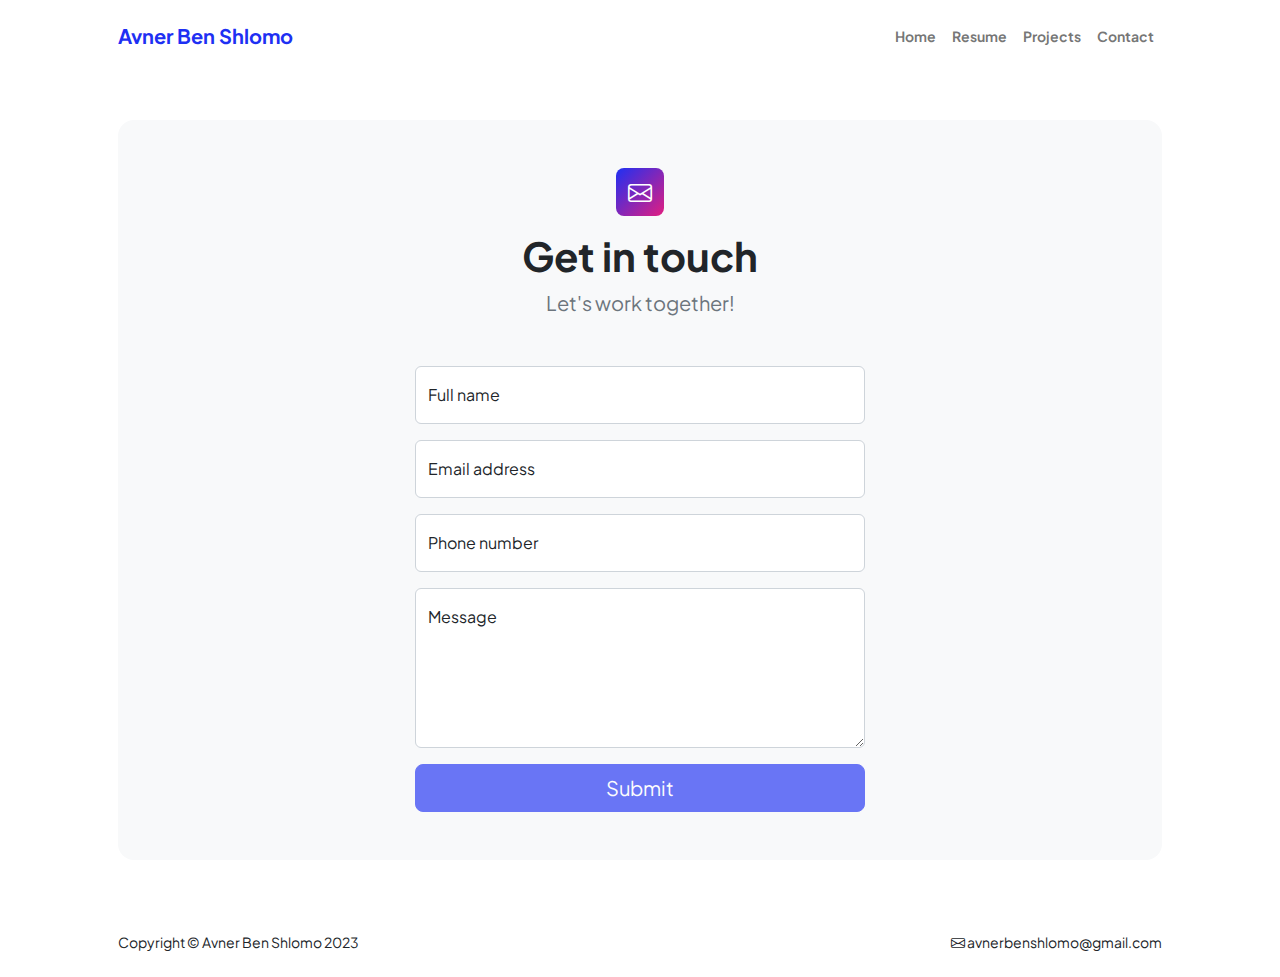
==== contact.html @ decf5005 "new repo" ====
<!DOCTYPE html>
<html lang="en">
    <head>
        <meta charset="utf-8" />
        <meta name="viewport" content="width=device-width, initial-scale=1, shrink-to-fit=no" />
        <meta name="description" content />
        <meta name="author" content />
        <title>Avner Ben Shlomo</title>
        <!-- Favicon-->
        <link rel="icon" type="image/x-icon" href="assets/favicon.ico" />
        <!-- Custom Google font-->
        <link rel="preconnect" href="https://fonts.googleapis.com" />
        <link rel="preconnect" href="https://fonts.gstatic.com" crossorigin />
        <link href="https://fonts.googleapis.com/css2?family=Plus+Jakarta+Sans:wght@100;200;300;400;500;600;700;800;900&amp;display=swap" rel="stylesheet" />
        <!-- Bootstrap icons-->
        <link href="https://cdn.jsdelivr.net/npm/bootstrap-icons@1.8.1/font/bootstrap-icons.css" rel="stylesheet" />
        <!-- Core theme CSS (includes Bootstrap)-->
        <link href="css/styles.css" rel="stylesheet" />
    </head>
    <body class="d-flex flex-column">
        <main class="flex-shrink-0">
            <!-- Navigation-->
            <nav class="navbar navbar-expand-lg navbar-light bg-white py-3">
                <div class="container px-5">
                    <a class="navbar-brand" href="index.html"><span class="fw-bolder text-primary">Avner Ben Shlomo</span></a>
                    <button class="navbar-toggler" type="button" data-bs-toggle="collapse" data-bs-target="#navbarSupportedContent" aria-controls="navbarSupportedContent" aria-expanded="false" aria-label="Toggle navigation"><span class="navbar-toggler-icon"></span></button>
                    <div class="collapse navbar-collapse" id="navbarSupportedContent">
                        <ul class="navbar-nav ms-auto mb-2 mb-lg-0 small fw-bolder">
                            <li class="nav-item"><a class="nav-link" href="index.html">Home</a></li>
                            <li class="nav-item"><a class="nav-link" href="resume.html">Resume</a></li>
                            <li class="nav-item"><a class="nav-link" href="projects.html">Projects</a></li>
                            <li class="nav-item"><a class="nav-link" href="contact.html">Contact</a></li>
                        </ul>
                    </div>
                </div>
            </nav>
            <!-- Page content-->
            <section class="py-5">
                <div class="container px-5">
                    <!-- Contact form-->
                    <div class="bg-light rounded-4 py-5 px-4 px-md-5">
                        <div class="text-center mb-5">
                            <div class="feature bg-primary bg-gradient-primary-to-secondary text-white rounded-3 mb-3"><i class="bi bi-envelope"></i></div>
                            <h1 class="fw-bolder">Get in touch</h1>
                            <p class="lead fw-normal text-muted mb-0">Let's work together!</p>
                        </div>
                        <div class="row gx-5 justify-content-center">
                            <div class="col-lg-8 col-xl-6">
                                <!-- * * * * * * * * * * * * * * *-->
                                <!-- * * SB Forms Contact Form * *-->
                                <!-- * * * * * * * * * * * * * * *-->
                                <!-- This form is pre-integrated with SB Forms.-->
                                <!-- To make this form functional, sign up at-->
                                <!-- https://startbootstrap.com/solution/contact-forms-->
                                <!-- to get an API token!-->
                                <form id="contactForm" action="send_email.php" method="post" data-sb-form-api-token="API_TOKEN">
                                
                                    <!-- Name input-->
                                    <div class="form-floating mb-3">
                                        <input class="form-control" id="name" type="text" placeholder="Enter your name..." data-sb-validations="required" />
                                        <label for="name">Full name</label>
                                        <div class="invalid-feedback" data-sb-feedback="name:required">A name is required.</div>
                                    </div>
                                    <!-- Email address input-->
                                    <div class="form-floating mb-3">
                                        <input class="form-control" id="email" type="email" placeholder="name@example.com" data-sb-validations="required,email" />
                                        <label for="email">Email address</label>
                                        <div class="invalid-feedback" data-sb-feedback="email:required">An email is required.</div>
                                        <div class="invalid-feedback" data-sb-feedback="email:email">Email is not valid.</div>
                                    </div>
                                    <!-- Phone number input-->
                                    <div class="form-floating mb-3">
                                        <input class="form-control" id="phone" type="tel" placeholder="(123) 456-7890" data-sb-validations="required" />
                                        <label for="phone">Phone number</label>
                                        <div class="invalid-feedback" data-sb-feedback="phone:required">A phone number is required.</div>
                                    </div>
                                    <!-- Message input-->
                                    <div class="form-floating mb-3">
                                        <textarea class="form-control" id="message" type="text" placeholder="Enter your message here..." style="height: 10rem" data-sb-validations="required"></textarea>
                                        <label for="message">Message</label>
                                        <div class="invalid-feedback" data-sb-feedback="message:required">A message is required.</div>
                                    </div>
                                    <!-- Submit success message-->
                                    <!---->
                                    <!-- This is what your users will see when the form-->
                                    <!-- has successfully submitted-->
                                    <div class="d-none" id="submitSuccessMessage">
                                        <div class="text-center mb-3">
                                            <div class="fw-bolder">Form submission successful!</div>
                                            
                                        </div>
                                    </div>
                                    <!-- Submit error message-->
                                    <!---->
                                    <!-- This is what your users will see when there is-->
                                    <!-- an error submitting the form-->
                                    <div class="d-none" id="submitErrorMessage"><div class="text-center text-danger mb-3">Error sending message!</div></div>
                                    <!-- Submit Button-->
                                    <div class="d-grid"><button class="btn btn-primary btn-lg disabled" id="submitButton" type="submit">Submit</button></div>
                                </form>
                            </div>
                        </div>
                    </div>
                </div>
            </section>
        </main>
        <!-- Footer-->
        <footer class="bg-white py-4 mt-auto">
            <div class="container px-5">
                <div class="row align-items-center justify-content-between flex-column flex-sm-row">
                    <div class="col-auto"><div class="small m-0">Copyright &copy; Avner Ben Shlomo 2023</div></div>
                    <div class="col-auto">
                        <div class="small"><i class="bi bi-envelope"></i> avnerbenshlomo@gmail.com</div></div>
                    </div>
                </div>
            </div>
        </footer>
        <!-- Bootstrap core JS-->
        <script src="https://cdn.jsdelivr.net/npm/bootstrap@5.2.3/dist/js/bootstrap.bundle.min.js"></script>
        <!-- Core theme JS-->
        <script src="js/scripts.js"></script>
        <script src="https://cdn.startbootstrap.com/sb-forms-latest.js"></script>
        <script>
            document.addEventListener("DOMContentLoaded", function () {
                const form = document.getElementById("contactForm");
                const submitButton = document.getElementById("submitButton");
                const successMessage = document.getElementById("submitSuccessMessage");
                const errorMessage = document.getElementById("submitErrorMessage");
        
                form.addEventListener("submit", function (event) {
                    event.preventDefault();
        
                    // Disable the submit button to prevent multiple submissions
                    submitButton.classList.add("disabled");
        
                    // Perform form data validation here if needed
        
                    const formData = new FormData(form);
        
                    fetch(form.action, {
                        method: "POST",
                        body: formData,
                    })
                        .then(response => response.text())
                        .then(data => {
                            if (data === "success") {
                                successMessage.classList.remove("d-none");
                            } else {
                                errorMessage.classList.remove("d-none");
                            }
                        })
                        .catch(error => {
                            errorMessage.classList.remove("d-none");
                        });
                });
            });
        </script>
        
        
    </body>
</html>
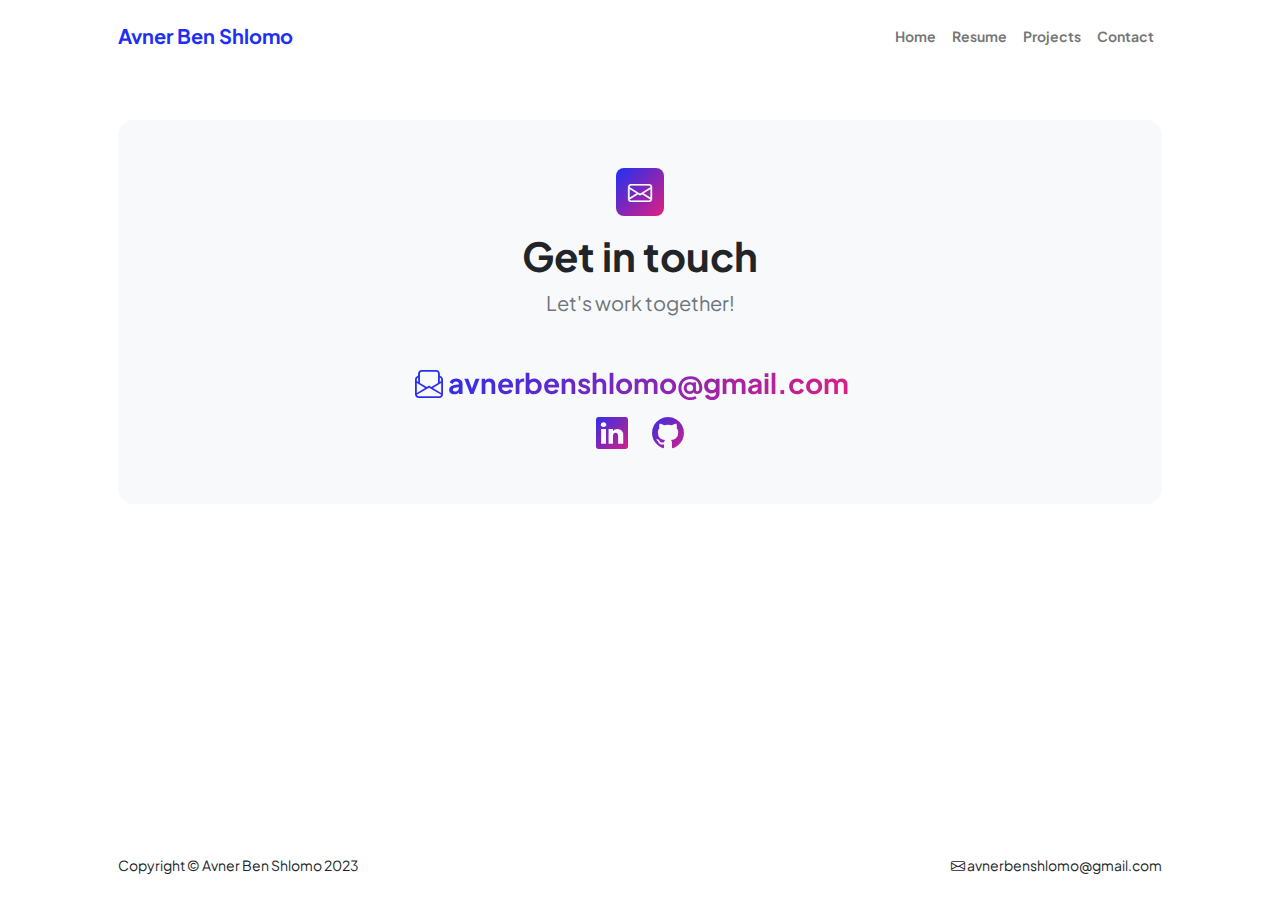
==== commit 84736e45: "update" ====
--- a/contact.html
+++ b/contact.html
@@ -46,58 +46,14 @@
                         </div>
                         <div class="row gx-5 justify-content-center">
                             <div class="col-lg-8 col-xl-6">
-                                <!-- * * * * * * * * * * * * * * *-->
-                                <!-- * * SB Forms Contact Form * *-->
-                                <!-- * * * * * * * * * * * * * * *-->
-                                <!-- This form is pre-integrated with SB Forms.-->
-                                <!-- To make this form functional, sign up at-->
-                                <!-- https://startbootstrap.com/solution/contact-forms-->
-                                <!-- to get an API token!-->
-                                <form id="contactForm" action="send_email.php" method="post" data-sb-form-api-token="API_TOKEN">
+                                <h3 class="text-gradient fw-bolder"><i class="bi bi-envelope-paper"></i> avnerbenshlomo@gmail.com</h3>
+                                <div class="d-flex justify-content-center fs-2 gap-4">
+                                    
+                                    <a class="text-gradient" href="https://www.linkedin.com/in/avner-ben-shlomo-4aa116234/" target="_blank"><i class="bi bi-linkedin"></i></a>
+                                    <a class="text-gradient" href="https://github.com/avner098" target="_blank"><i class="bi bi-github"></i></a>
+                                </div>
                                 
-                                    <!-- Name input-->
-                                    <div class="form-floating mb-3">
-                                        <input class="form-control" id="name" type="text" placeholder="Enter your name..." data-sb-validations="required" />
-                                        <label for="name">Full name</label>
-                                        <div class="invalid-feedback" data-sb-feedback="name:required">A name is required.</div>
-                                    </div>
-                                    <!-- Email address input-->
-                                    <div class="form-floating mb-3">
-                                        <input class="form-control" id="email" type="email" placeholder="name@example.com" data-sb-validations="required,email" />
-                                        <label for="email">Email address</label>
-                                        <div class="invalid-feedback" data-sb-feedback="email:required">An email is required.</div>
-                                        <div class="invalid-feedback" data-sb-feedback="email:email">Email is not valid.</div>
-                                    </div>
-                                    <!-- Phone number input-->
-                                    <div class="form-floating mb-3">
-                                        <input class="form-control" id="phone" type="tel" placeholder="(123) 456-7890" data-sb-validations="required" />
-                                        <label for="phone">Phone number</label>
-                                        <div class="invalid-feedback" data-sb-feedback="phone:required">A phone number is required.</div>
-                                    </div>
-                                    <!-- Message input-->
-                                    <div class="form-floating mb-3">
-                                        <textarea class="form-control" id="message" type="text" placeholder="Enter your message here..." style="height: 10rem" data-sb-validations="required"></textarea>
-                                        <label for="message">Message</label>
-                                        <div class="invalid-feedback" data-sb-feedback="message:required">A message is required.</div>
-                                    </div>
-                                    <!-- Submit success message-->
-                                    <!---->
-                                    <!-- This is what your users will see when the form-->
-                                    <!-- has successfully submitted-->
-                                    <div class="d-none" id="submitSuccessMessage">
-                                        <div class="text-center mb-3">
-                                            <div class="fw-bolder">Form submission successful!</div>
-                                            
-                                        </div>
-                                    </div>
-                                    <!-- Submit error message-->
-                                    <!---->
-                                    <!-- This is what your users will see when there is-->
-                                    <!-- an error submitting the form-->
-                                    <div class="d-none" id="submitErrorMessage"><div class="text-center text-danger mb-3">Error sending message!</div></div>
-                                    <!-- Submit Button-->
-                                    <div class="d-grid"><button class="btn btn-primary btn-lg disabled" id="submitButton" type="submit">Submit</button></div>
-                                </form>
+                                
                             </div>
                         </div>
                     </div>
@@ -120,41 +76,7 @@
         <!-- Core theme JS-->
         <script src="js/scripts.js"></script>
         <script src="https://cdn.startbootstrap.com/sb-forms-latest.js"></script>
-        <script>
-            document.addEventListener("DOMContentLoaded", function () {
-                const form = document.getElementById("contactForm");
-                const submitButton = document.getElementById("submitButton");
-                const successMessage = document.getElementById("submitSuccessMessage");
-                const errorMessage = document.getElementById("submitErrorMessage");
-        
-                form.addEventListener("submit", function (event) {
-                    event.preventDefault();
-        
-                    // Disable the submit button to prevent multiple submissions
-                    submitButton.classList.add("disabled");
-        
-                    // Perform form data validation here if needed
-        
-                    const formData = new FormData(form);
-        
-                    fetch(form.action, {
-                        method: "POST",
-                        body: formData,
-                    })
-                        .then(response => response.text())
-                        .then(data => {
-                            if (data === "success") {
-                                successMessage.classList.remove("d-none");
-                            } else {
-                                errorMessage.classList.remove("d-none");
-                            }
-                        })
-                        .catch(error => {
-                            errorMessage.classList.remove("d-none");
-                        });
-                });
-            });
-        </script>
+      
         
         
     </body>
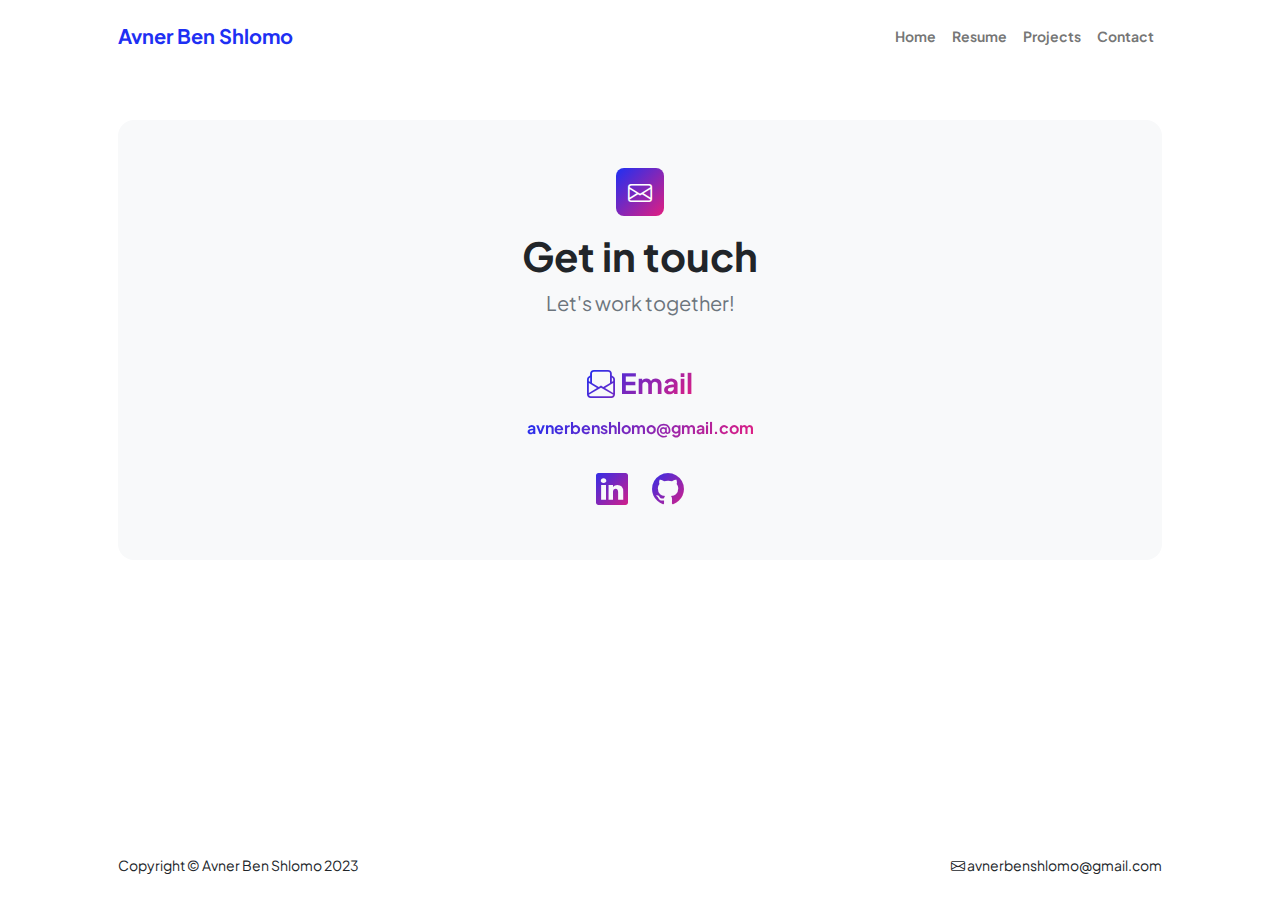
==== commit 4c635870: "update" ====
--- a/contact.html
+++ b/contact.html
@@ -46,13 +46,16 @@
                         </div>
                         <div class="row gx-5 justify-content-center">
                             <div class="col-lg-8 col-xl-6">
-                                <h3 class="text-gradient fw-bolder"><i class="bi bi-envelope-paper"></i> avnerbenshlomo@gmail.com</h3>
+                                <div class="d-flex flex-column align-items-center">
+                                    <h3 class="text-gradient fw-bolder mb-3"><i class="bi bi-envelope-paper"></i> Email</h3>
+                                    <p class="text-gradient fw-bolder mb-4">avnerbenshlomo@gmail.com</p>
+                                    
                                 <div class="d-flex justify-content-center fs-2 gap-4">
                                     
                                     <a class="text-gradient" href="https://www.linkedin.com/in/avner-ben-shlomo-4aa116234/" target="_blank"><i class="bi bi-linkedin"></i></a>
                                     <a class="text-gradient" href="https://github.com/avner098" target="_blank"><i class="bi bi-github"></i></a>
                                 </div>
-                                
+                            </div>
                                 
                             </div>
                         </div>
